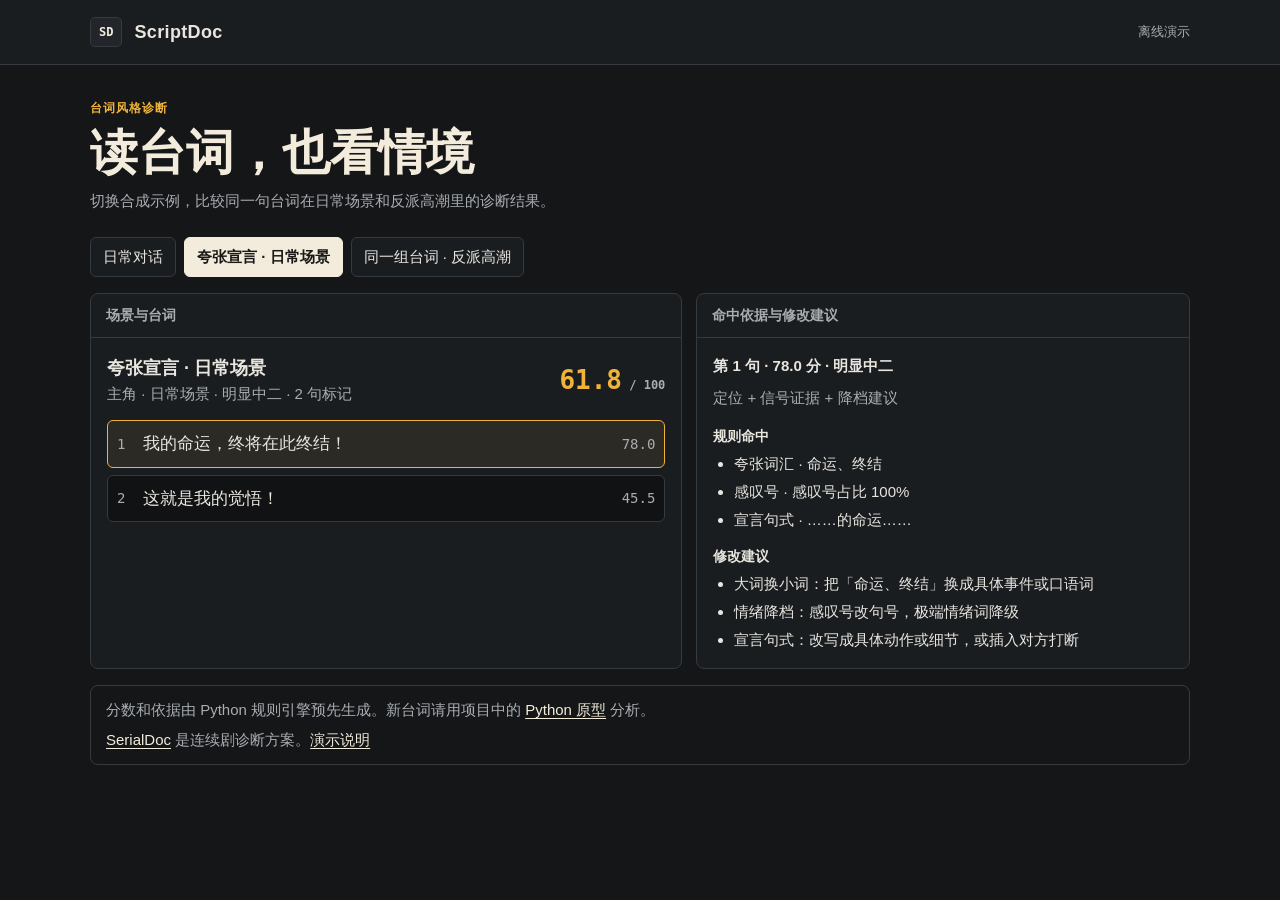
==== prototypes/scriptdoc/share/index.html @ 36dbcae7 "Add offline prototype demos and theatrical StageMind theme" ====
<!doctype html>
<html lang="zh-CN">
<head>
  <meta charset="utf-8">
  <meta name="viewport" content="width=device-width, initial-scale=1">
  <title>ScriptDoc · 剧本诊断演示</title>
  <style>
    :root {
      color-scheme: dark;
      --background: #141618;
      --panel: #1a1d20;
      --surface: #22262a;
      --line: #343a40;
      --text: #e9e6df;
      --muted: #a9adb1;
      --warm: #f3ecdc;
      --amber: #f0b33a;
      --sans: "DengXian", "Microsoft YaHei", "PingFang SC", sans-serif;
      --serif: "Noto Serif SC", "Songti SC", SimSun, serif;
    }
    * { box-sizing: border-box; }
    body { margin: 0; background: var(--background); color: var(--text); font: 15px/1.6 var(--sans); }
    button { font: inherit; cursor: pointer; }
    a { color: var(--warm); text-underline-offset: .2em; }
    :focus-visible { outline: 2px solid var(--amber); outline-offset: 3px; }
    .shell { width: min(1100px, 100% - 40px); margin-inline: auto; }
    header { padding: 17px 0; background: var(--panel); border-bottom: 1px solid var(--line); }
    .brand { display: flex; align-items: center; gap: 12px; }
    .mark { padding: 4px 8px; background: var(--surface); border: 1px solid var(--line); border-radius: 5px; font: 600 12px/1.7 Consolas, monospace; color: var(--warm); }
    .brand strong { font-size: 18px; letter-spacing: .02em; }
    .brand span:last-child { margin-left: auto; color: var(--muted); font-size: 13px; }
    main { padding-block: 34px 38px; }
    .eyebrow { margin: 0; color: var(--amber); font: 600 12px/1.6 Consolas, var(--sans); letter-spacing: .09em; }
    h1 { margin: 5px 0 8px; color: var(--warm); font: 700 clamp(30px, 6vw, 48px)/1.2 var(--serif); }
    h2, h3, p { margin-top: 0; }
    .lede, .muted { color: var(--muted); }
    .presets { display: flex; flex-wrap: wrap; gap: 8px; margin: 24px 0 16px; }
    .presets button { padding: 7px 12px; color: var(--text); background: var(--panel); border: 1px solid var(--line); border-radius: 6px; text-align: left; }
    .presets button:hover, .script-line:hover { border-color: var(--muted); }
    .presets button[aria-pressed="true"] { background: var(--warm); color: #1a1915; border-color: var(--warm); font-weight: 700; }
    .layout { display: grid; grid-template-columns: minmax(0, 1.2fr) minmax(0, 1fr); gap: 14px; }
    .panel { background: var(--panel); border: 1px solid var(--line); border-radius: 8px; min-width: 0; }
    .panel-head { padding: 10px 15px; border-bottom: 1px solid var(--line); }
    .panel-head h2 { margin: 0; font-size: 14px; color: var(--muted); }
    .panel-body { padding: 16px; }
    .scene-meta { display: flex; justify-content: space-between; align-items: center; gap: 12px; margin-bottom: 14px; }
    .scene-meta p { margin-bottom: 0; }
    .scene-meta strong { font-size: 18px; }
    .score { color: var(--amber); font: 700 26px/1.1 Consolas, monospace; font-variant-numeric: tabular-nums; }
    .score small { font-size: 12px; color: var(--muted); }
    .lines { display: grid; gap: 7px; }
    .script-line { display: grid; width: 100%; grid-template-columns: 2ch minmax(0, 1fr) auto; gap: 9px; align-items: center; padding: 9px; border: 1px solid var(--line); border-radius: 6px; color: var(--text); background: #101214; text-align: left; }
    .script-line[aria-pressed="true"] { border-color: var(--amber); background: #2c2a25; }
    .line-number, .line-score { font: 14px Consolas, monospace; color: var(--muted); }
    .line-text { font: 17px/1.6 var(--serif); }
    .detail-score { margin-bottom: 8px; font-weight: 700; }
    .detail-title { margin: 13px 0 5px; font-size: 14px; }
    ul { padding-left: 21px; margin: 0; }
    li + li { margin-top: 4px; }
    footer { margin-top: 16px; padding: 12px 15px; border: 1px solid var(--line); border-radius: 8px; color: var(--muted); }
    footer p { margin-bottom: 6px; }
    footer p:last-child { margin-bottom: 0; }
    @media (max-width: 690px) {
      .shell { width: calc(100% - 24px); }
      main { padding-top: 25px; }
      .layout { grid-template-columns: minmax(0, 1fr); }
    }
  </style>
</head>
<body>
  <header>
    <div class="shell brand"><span class="mark" aria-hidden="true">SD</span><strong>ScriptDoc</strong><span>离线演示</span></div>
  </header>
  <main class="shell">
    <p class="eyebrow">台词风格诊断</p>
    <h1>读台词，也看情境</h1>
    <p class="lede">切换合成示例，比较同一句台词在日常场景和反派高潮里的诊断结果。</p>
    <div id="presets" class="presets" role="group" aria-label="选择示例"></div>
    <div class="layout">
      <section class="panel" aria-labelledby="scene-heading">
        <div class="panel-head"><h2 id="scene-heading">场景与台词</h2></div>
        <div class="panel-body">
          <div class="scene-meta" aria-live="polite">
            <div><p><strong id="scene-label"></strong></p><p id="scene-context" class="muted"></p></div>
            <div class="score" aria-label="场景分数"><span id="scene-score"></span><small> / 100</small></div>
          </div>
          <div id="lines" class="lines" role="group" aria-label="选择台词"></div>
        </div>
      </section>
      <section class="panel" aria-labelledby="detail-heading">
        <div class="panel-head"><h2 id="detail-heading">命中依据与修改建议</h2></div>
        <div class="panel-body" aria-live="polite">
          <div id="line-score" class="detail-score"></div>
          <p id="line-action" class="muted"></p>
          <h3 class="detail-title">规则命中</h3>
          <ul id="signals"></ul>
          <h3 class="detail-title">修改建议</h3>
          <ul id="suggestions"></ul>
        </div>
      </section>
    </div>
    <footer>
      <p>分数和依据由 Python 规则引擎预先生成。新台词请用项目中的 <a href="../README.md">Python 原型</a> 分析。</p>
      <p><a href="../SerialDoc_剧集剧本诊断项目方案.html">SerialDoc</a> 是连续剧诊断方案。<a href="README.md">演示说明</a></p>
    </footer>
  </main>
  <noscript>请启用 JavaScript 以切换示例和台词。</noscript>
  <script id="sample-data" type="application/json">
[
  {"label":"日常对话","context":"主角 · 日常场景","role":"protagonist","sceneType":"daily","result":{"scene_id":"daily","scene_score":0.0,"scene_level":"正常","flagged_count":0,"per_line":[{"line_no":1,"speaker":"示例角色","text":"这事，你不能再瞒了。","score":0.0,"level":"正常","level_action":"无需处理","signals":[],"suggestion":[]},{"line_no":2,"speaker":"示例角色","text":"行，那晚饭你请。","score":0.0,"level":"正常","level_action":"无需处理","signals":[],"suggestion":[]}]}},
  {"label":"夸张宣言 · 日常场景","context":"主角 · 日常场景","role":"protagonist","sceneType":"daily","result":{"scene_id":"heightened","scene_score":61.8,"scene_level":"明显中二","flagged_count":2,"per_line":[{"line_no":1,"speaker":"示例角色","text":"我的命运，终将在此终结！","score":78.0,"level":"明显中二","level_action":"定位 + 信号证据 + 降档建议","signals":[{"type":"wordlist_hit","evidence":["命运","终结"]},{"type":"exclamation","evidence":["感叹号占比 100%"]},{"type":"template_hit","evidence":["……的命运……"]}],"suggestion":["大词换小词：把「命运、终结」换成具体事件或口语词","情绪降档：感叹号改句号，极端情绪词降级","宣言句式：改写成具体动作或细节，或插入对方打断"]},{"line_no":2,"speaker":"示例角色","text":"这就是我的觉悟！","score":45.5,"level":"偶发","level_action":"提示级：单句标注，不打断阅读","signals":[{"type":"exclamation","evidence":["感叹号占比 100%"]},{"type":"template_hit","evidence":["这就是……（力量/觉悟/意志）"]}],"suggestion":["情绪降档：感叹号改句号，极端情绪词降级","宣言句式：改写成具体动作或细节，或插入对方打断"]}]}},
  {"label":"同一组台词 · 反派高潮","context":"反派 · 高潮场景","role":"villain","sceneType":"climax","result":{"scene_id":"climax","scene_score":28.5,"scene_level":"正常","flagged_count":1,"per_line":[{"line_no":1,"speaker":"示例角色","text":"我的命运，终将在此终结！","score":36.0,"level":"偶发","level_action":"提示级：单句标注，不打断阅读","signals":[{"type":"wordlist_hit","evidence":["命运","终结"]},{"type":"exclamation","evidence":["感叹号占比 100%"]},{"type":"template_hit","evidence":["……的命运……"]}],"suggestion":["大词换小词：把「命运、终结」换成具体事件或口语词","情绪降档：感叹号改句号，极端情绪词降级","宣言句式：改写成具体动作或细节，或插入对方打断"]},{"line_no":2,"speaker":"示例角色","text":"这就是我的觉悟！","score":21.0,"level":"正常","level_action":"无需处理","signals":[{"type":"exclamation","evidence":["感叹号占比 100%"]},{"type":"template_hit","evidence":["这就是……（力量/觉悟/意志）"]}],"suggestion":["情绪降档：感叹号改句号，极端情绪词降级","宣言句式：改写成具体动作或细节，或插入对方打断"]}]}}
]
  </script>
  <script>
    const byId = (id) => document.getElementById(id);
    const samples = JSON.parse(byId('sample-data').textContent);
    const signalNames = {
      wordlist_hit: '夸张词汇', absolutism: '绝对化用语', exclamation: '感叹号',
      abstract_heavy: '抽象词密度', template_hit: '宣言句式', long_line: '长句',
    };

    function element(tag, text, className = '') {
      const node = document.createElement(tag);
      node.textContent = text;
      if (className) node.className = className;
      return node;
    }

    function showList(id, items, emptyText) {
      byId(id).replaceChildren(...(items.length ? items : [emptyText]).map((item) => element('li', item)));
    }

    function showLine(line, selected) {
      for (const button of byId('lines').children) {
        button.setAttribute('aria-pressed', String(button === selected));
      }
      byId('line-score').textContent = `第 ${line.line_no} 句 · ${line.score.toFixed(1)} 分 · ${line.level}`;
      byId('line-action').textContent = line.level_action;
      showList('signals', line.signals.map((signal) => `${signalNames[signal.type]} · ${signal.evidence.join('、')}`), '本句没有命中规则');
      showList('suggestions', line.suggestion, '本句暂无修改建议');
    }

    function showSample(sample, selected) {
      for (const button of byId('presets').children) {
        button.setAttribute('aria-pressed', String(button === selected));
      }
      const result = sample.result;
      byId('scene-label').textContent = sample.label;
      byId('scene-context').textContent = `${sample.context} · ${result.scene_level} · ${result.flagged_count} 句标记`;
      byId('scene-score').textContent = result.scene_score.toFixed(1);
      const buttons = result.per_line.map((line) => {
        const button = element('button', '', 'script-line');
        button.type = 'button';
        button.append(element('span', line.line_no, 'line-number'), element('span', line.text, 'line-text'), element('span', line.score.toFixed(1), 'line-score'));
        button.addEventListener('click', () => showLine(line, button));
        return button;
      });
      byId('lines').replaceChildren(...buttons);
      showLine(result.per_line[0], buttons[0]);
    }

    for (const sample of samples) {
      const button = element('button', sample.label);
      button.type = 'button';
      button.addEventListener('click', () => showSample(sample, button));
      byId('presets').append(button);
    }
    showSample(samples[1], byId('presets').children[1]);
  </script>
</body>
</html>
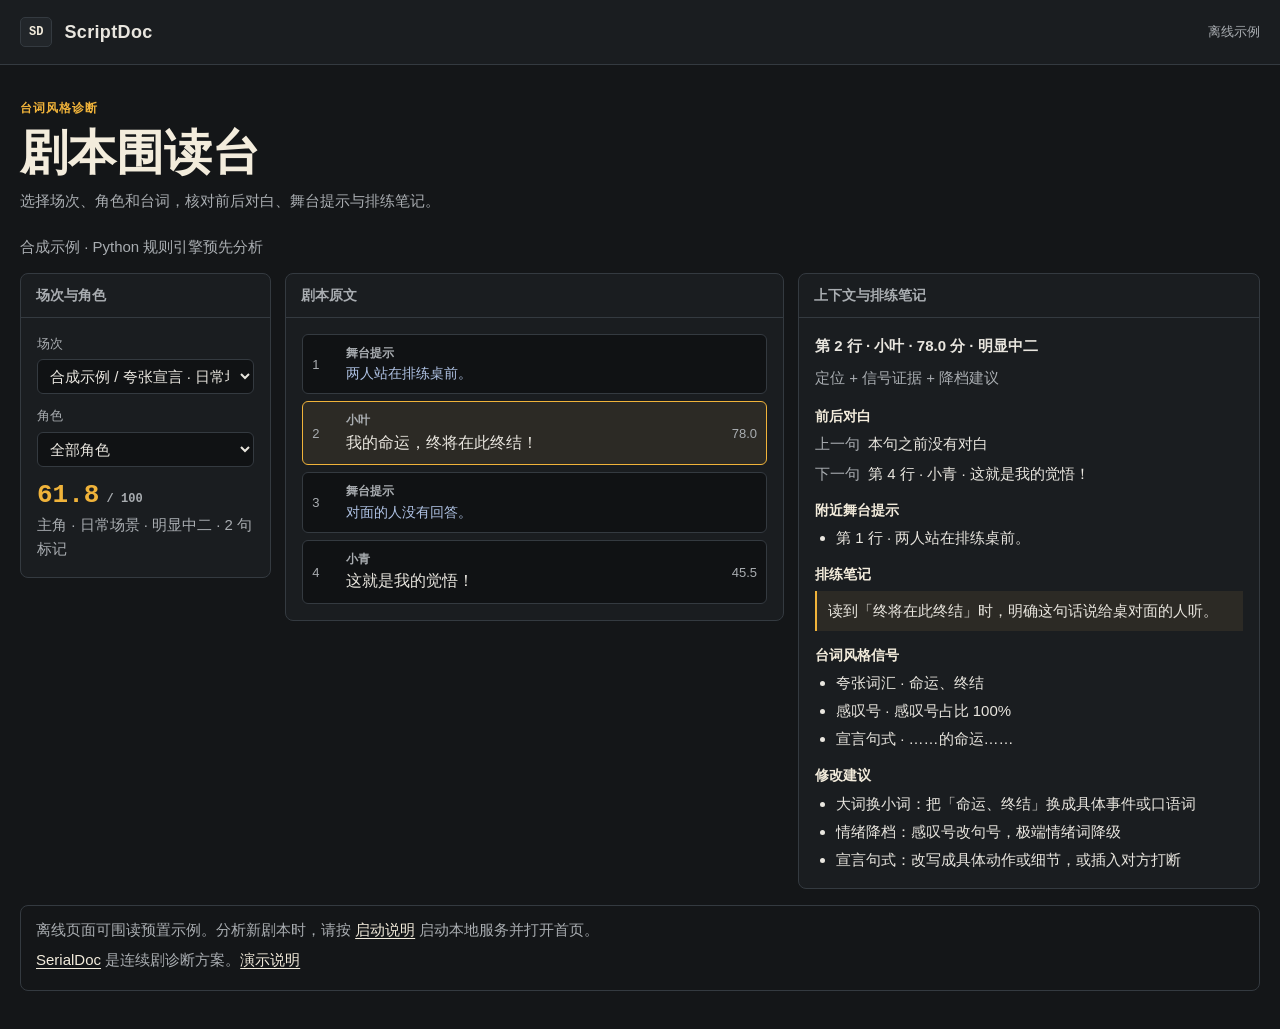
==== commit 0a49eb58: "Review ScriptDoc dialogue in scene and role context" ====
--- a/prototypes/scriptdoc/share/index.html
+++ b/prototypes/scriptdoc/share/index.html
@@ -20,10 +20,12 @@
     }
     * { box-sizing: border-box; }
     body { margin: 0; background: var(--background); color: var(--text); font: 15px/1.6 var(--sans); }
-    button { font: inherit; cursor: pointer; }
+    button, select, textarea { font: inherit; }
+    button { cursor: pointer; }
+    [hidden] { display: none !important; }
     a { color: var(--warm); text-underline-offset: .2em; }
     :focus-visible { outline: 2px solid var(--amber); outline-offset: 3px; }
-    .shell { width: min(1100px, 100% - 40px); margin-inline: auto; }
+    .shell { width: min(1240px, 100% - 40px); margin-inline: auto; }
     header { padding: 17px 0; background: var(--panel); border-bottom: 1px solid var(--line); }
     .brand { display: flex; align-items: center; gap: 12px; }
     .mark { padding: 4px 8px; background: var(--surface); border: 1px solid var(--line); border-radius: 5px; font: 600 12px/1.7 Consolas, monospace; color: var(--warm); }
@@ -34,74 +36,144 @@
     h1 { margin: 5px 0 8px; color: var(--warm); font: 700 clamp(30px, 6vw, 48px)/1.2 var(--serif); }
     h2, h3, p { margin-top: 0; }
     .lede, .muted { color: var(--muted); }
-    .presets { display: flex; flex-wrap: wrap; gap: 8px; margin: 24px 0 16px; }
-    .presets button { padding: 7px 12px; color: var(--text); background: var(--panel); border: 1px solid var(--line); border-radius: 6px; text-align: left; }
-    .presets button:hover, .script-line:hover { border-color: var(--muted); }
-    .presets button[aria-pressed="true"] { background: var(--warm); color: #1a1915; border-color: var(--warm); font-weight: 700; }
-    .layout { display: grid; grid-template-columns: minmax(0, 1.2fr) minmax(0, 1fr); gap: 14px; }
+    .toolbar { display: flex; flex-wrap: wrap; align-items: center; gap: 8px 14px; margin: 22px 0 14px; }
+    .toolbar p { margin: 0; }
+    .button { padding: 7px 12px; color: var(--text); background: var(--panel); border: 1px solid var(--line); border-radius: 6px; }
+    .button:hover, .script-line:hover { border-color: var(--muted); }
+    .button.primary { background: var(--warm); color: #1a1915; border-color: var(--warm); font-weight: 700; }
+    .button:disabled { opacity: .55; cursor: wait; }
+    .layout { display: grid; grid-template-columns: minmax(170px, .68fr) minmax(0, 1.35fr) minmax(0, 1.25fr); gap: 14px; align-items: start; }
     .panel { background: var(--panel); border: 1px solid var(--line); border-radius: 8px; min-width: 0; }
     .panel-head { padding: 10px 15px; border-bottom: 1px solid var(--line); }
     .panel-head h2 { margin: 0; font-size: 14px; color: var(--muted); }
     .panel-body { padding: 16px; }
-    .scene-meta { display: flex; justify-content: space-between; align-items: center; gap: 12px; margin-bottom: 14px; }
-    .scene-meta p { margin-bottom: 0; }
-    .scene-meta strong { font-size: 18px; }
+    .scene-meta { display: grid; gap: 3px; margin-top: 14px; }
+    .scene-meta p { margin: 0; }
     .score { color: var(--amber); font: 700 26px/1.1 Consolas, monospace; font-variant-numeric: tabular-nums; }
     .score small { font-size: 12px; color: var(--muted); }
+    .field { display: grid; gap: 5px; margin-bottom: 12px; }
+    .field label { color: var(--muted); font-size: 13px; }
+    select, textarea { color: var(--text); background: #101214; border: 1px solid var(--line); border-radius: 6px; width: 100%; padding: 7px 8px; }
+    textarea { resize: vertical; min-height: 118px; }
+    .paste { margin-bottom: 14px; }
+    .paste summary { cursor: pointer; padding: 10px 15px; color: var(--warm); }
+    .paste .panel-body { border-top: 1px solid var(--line); }
+    .form-row { display: flex; align-items: end; flex-wrap: wrap; gap: 8px 12px; }
+    .form-row .field { margin: 0; }
+    #analysis-status { margin: 9px 0 0; }
     .lines { display: grid; gap: 7px; }
-    .script-line { display: grid; width: 100%; grid-template-columns: 2ch minmax(0, 1fr) auto; gap: 9px; align-items: center; padding: 9px; border: 1px solid var(--line); border-radius: 6px; color: var(--text); background: #101214; text-align: left; }
+    .script-line { display: grid; width: 100%; grid-template-columns: minmax(3ch, auto) minmax(0, 1fr) auto; gap: 9px; align-items: center; padding: 9px; border: 1px solid var(--line); border-radius: 6px; color: var(--text); background: #101214; text-align: left; }
     .script-line[aria-pressed="true"] { border-color: var(--amber); background: #2c2a25; }
-    .line-number, .line-score { font: 14px Consolas, monospace; color: var(--muted); }
-    .line-text { font: 17px/1.6 var(--serif); }
+    .line-number, .line-score { font: 13px Consolas, var(--sans); color: var(--muted); }
+    .line-speaker { display: block; color: var(--muted); font-size: 12px; font-weight: 600; overflow-wrap: anywhere; }
+    .line-text { display: block; font: 16px/1.55 var(--serif); white-space: pre-wrap; overflow-wrap: anywhere; }
+    .script-line[data-kind="direction"] .line-text { color: #afc2e4; font-size: 14px; }
+    .script-line[data-kind="unassigned"] .line-text { color: var(--muted); font-size: 14px; }
     .detail-score { margin-bottom: 8px; font-weight: 700; }
-    .detail-title { margin: 13px 0 5px; font-size: 14px; }
+    .detail-title { margin: 13px 0 5px; font-size: 14px; color: var(--warm); }
+    .context { display: grid; gap: 6px; margin: 0; }
+    .context div { display: grid; grid-template-columns: 3em minmax(0, 1fr); gap: 8px; }
+    .context dt { color: var(--muted); }
+    .context dd { margin: 0; overflow-wrap: anywhere; }
+    .rehearsal-note { margin: 0; padding: 8px 11px; background: #2c2a25; border-left: 2px solid var(--amber); white-space: pre-wrap; overflow-wrap: anywhere; }
     ul { padding-left: 21px; margin: 0; }
     li + li { margin-top: 4px; }
     footer { margin-top: 16px; padding: 12px 15px; border: 1px solid var(--line); border-radius: 8px; color: var(--muted); }
     footer p { margin-bottom: 6px; }
     footer p:last-child { margin-bottom: 0; }
-    @media (max-width: 690px) {
+    @media (max-width: 950px) {
+      .layout { grid-template-columns: minmax(0, 1fr) minmax(0, 1fr); }
+      .navigation { grid-column: 1 / -1; }
+      .navigation .panel-body { display: grid; grid-template-columns: repeat(3, minmax(0, 1fr)); gap: 12px; }
+      .navigation .field, .scene-meta { margin: 0; }
+    }
+    @media (max-width: 650px) {
       .shell { width: calc(100% - 24px); }
       main { padding-top: 25px; }
       .layout { grid-template-columns: minmax(0, 1fr); }
+      .navigation .panel-body { grid-template-columns: minmax(0, 1fr) minmax(0, 1fr); }
+      .scene-meta { grid-column: 1 / -1; }
     }
   </style>
 </head>
 <body>
   <header>
-    <div class="shell brand"><span class="mark" aria-hidden="true">SD</span><strong>ScriptDoc</strong><span>离线演示</span></div>
+    <div class="shell brand"><span class="mark" aria-hidden="true">SD</span><strong>ScriptDoc</strong><span id="mode-label">离线示例</span></div>
   </header>
   <main class="shell">
     <p class="eyebrow">台词风格诊断</p>
-    <h1>读台词，也看情境</h1>
-    <p class="lede">切换合成示例，比较同一句台词在日常场景和反派高潮里的诊断结果。</p>
-    <div id="presets" class="presets" role="group" aria-label="选择示例"></div>
+    <h1>剧本围读台</h1>
+    <p class="lede">选择场次、角色和台词，核对前后对白、舞台提示与排练笔记。</p>
+    <div class="toolbar">
+      <p id="data-source" class="muted">合成示例 · Python 规则引擎预先分析</p>
+      <button type="button" class="button" id="reset-demo" hidden>返回合成示例</button>
+    </div>
+    <details id="paste-panel" class="panel paste" open hidden>
+      <summary>粘贴剧本并分析</summary>
+      <form id="paste-form" class="panel-body">
+        <div class="field">
+          <label for="script-text">剧本原文</label>
+          <textarea id="script-text" rows="5" required placeholder="第一幕&#10;第一场&#10;【灯光渐亮】&#10;小叶：准备好了吗？&#10;小青：再等一会儿。"></textarea>
+        </div>
+        <div class="form-row">
+          <div class="field">
+            <label for="scene-type">默认场景类型</label>
+            <select id="scene-type">
+              <option value="daily">日常场景</option>
+              <option value="climax">高潮场景</option>
+              <option value="villain_entrance">反派登场</option>
+            </select>
+          </div>
+          <button id="analyze" class="button primary" type="submit">分析剧本</button>
+        </div>
+        <p id="analysis-status" role="status" class="muted"></p>
+      </form>
+    </details>
     <div class="layout">
-      <section class="panel" aria-labelledby="scene-heading">
-        <div class="panel-head"><h2 id="scene-heading">场景与台词</h2></div>
+      <aside class="panel navigation" aria-labelledby="navigation-heading">
+        <div class="panel-head"><h2 id="navigation-heading">场次与角色</h2></div>
         <div class="panel-body">
+          <div class="field"><label for="scene-select">场次</label><select id="scene-select"></select></div>
+          <div class="field"><label for="role-select">角色</label><select id="role-select"></select></div>
           <div class="scene-meta" aria-live="polite">
-            <div><p><strong id="scene-label"></strong></p><p id="scene-context" class="muted"></p></div>
-            <div class="score" aria-label="场景分数"><span id="scene-score"></span><small> / 100</small></div>
+            <div class="score" aria-label="场景分数"><span id="scene-score"></span><small id="scene-score-unit"> / 100</small></div>
+            <p id="scene-context" class="muted"></p>
           </div>
+        </div>
+      </aside>
+      <section class="panel" aria-labelledby="transcript-heading">
+        <div class="panel-head"><h2 id="transcript-heading">剧本原文</h2></div>
+        <div class="panel-body">
           <div id="lines" class="lines" role="group" aria-label="选择台词"></div>
         </div>
       </section>
       <section class="panel" aria-labelledby="detail-heading">
-        <div class="panel-head"><h2 id="detail-heading">命中依据与修改建议</h2></div>
-        <div class="panel-body" aria-live="polite">
-          <div id="line-score" class="detail-score"></div>
+        <div class="panel-head"><h2 id="detail-heading">上下文与排练笔记</h2></div>
+        <div class="panel-body">
+          <div id="line-score" class="detail-score" aria-live="polite"></div>
           <p id="line-action" class="muted"></p>
-          <h3 class="detail-title">规则命中</h3>
-          <ul id="signals"></ul>
-          <h3 class="detail-title">修改建议</h3>
-          <ul id="suggestions"></ul>
+          <div id="dialogue-review" hidden>
+            <h3 class="detail-title">前后对白</h3>
+            <dl class="context">
+              <div><dt>上一句</dt><dd id="previous-line"></dd></div>
+              <div><dt>下一句</dt><dd id="next-line"></dd></div>
+            </dl>
+            <h3 class="detail-title">附近舞台提示</h3>
+            <ul id="stage-directions"></ul>
+            <h3 class="detail-title">排练笔记</h3>
+            <p id="rehearsal-note" class="rehearsal-note"></p>
+            <h3 class="detail-title">台词风格信号</h3>
+            <ul id="signals"></ul>
+            <h3 class="detail-title">修改建议</h3>
+            <ul id="suggestions"></ul>
+          </div>
         </div>
       </section>
     </div>
     <footer>
-      <p>分数和依据由 Python 规则引擎预先生成。新台词请用项目中的 <a href="../README.md">Python 原型</a> 分析。</p>
-      <p><a href="../SerialDoc_剧集剧本诊断项目方案.html">SerialDoc</a> 是连续剧诊断方案。<a href="README.md">演示说明</a></p>
+      <p id="offline-help">离线页面可围读预置示例。分析新剧本时，请按 <a href="../README.md">启动说明</a> 启动本地服务并打开首页。</p>
+      <p id="project-links"><a href="../SerialDoc_剧集剧本诊断项目方案.html">SerialDoc</a> 是连续剧诊断方案。<a href="README.md">演示说明</a></p>
+      <p id="service-help" hidden>分析使用本地规则引擎。台词风格分数是排练参考，排练笔记以剧本原文为依据。</p>
     </footer>
   </main>
   <noscript>请启用 JavaScript 以切换示例和台词。</noscript>
@@ -115,10 +187,55 @@
   <script>
     const byId = (id) => document.getElementById(id);
     const samples = JSON.parse(byId('sample-data').textContent);
+    const demoAnnotations = [
+      {
+        directions: ['门口还亮着工作灯。', '两人对视片刻。'],
+        notes: ['把停顿落在「这事」之后，再看向对方。', '听完「不能再瞒了」再接话，「晚饭你请」沿用日常说话的节奏。'],
+      },
+      {
+        directions: ['两人站在排练桌前。', '对面的人没有回答。'],
+        notes: ['读到「终将在此终结」时，明确这句话说给桌对面的人听。', '等对面的人沉默一拍，再把重音落在「觉悟」。'],
+      },
+      {
+        directions: ['灯光收成一道侧光。', '对手退到舞台边缘。'],
+        notes: ['侧光亮起后再说「我的命运」，把尾句说给正在后退的对手。', '等对手退到台边后再接「这就是」，把重音留给「觉悟」。'],
+      },
+    ];
     const signalNames = {
       wordlist_hit: '夸张词汇', absolutism: '绝对化用语', exclamation: '感叹号',
       abstract_heavy: '抽象词密度', template_hit: '宣言句式', long_line: '长句',
     };
+    const sceneTypes = { daily: '日常场景', climax: '高潮场景', villain_entrance: '反派登场' };
+    const kindLabels = { direction: '舞台提示', unassigned: '未分配角色的原文' };
+    const sceneSelect = byId('scene-select');
+    const roleSelect = byId('role-select');
+    const resetDemo = byId('reset-demo');
+    const source = byId('data-source');
+    const status = byId('analysis-status');
+    let scenes = [];
+
+    const demoScenes = samples.map((sample, index) => {
+      const annotation = demoAnnotations[index];
+      const directions = annotation.directions.map((text, position) => ({
+        line_no: position * 2 + 1, text, kind: 'direction', score: null,
+      }));
+      const dialogues = sample.result.per_line.map((line, position) => ({
+        ...line, line_no: position * 2 + 2, speaker: ['小叶', '小青'][position], kind: 'dialogue',
+      }));
+      const perLine = dialogues.flatMap((line, position) => [directions[position], {
+        ...line,
+        context: {
+          previous: dialogues[position - 1] ?? null,
+          next: dialogues[position + 1] ?? null,
+          stage_directions: [directions[position]],
+        },
+        rehearsal_note: annotation.notes[position],
+      }]);
+      return {
+        ...sample.result, act_title: '合成示例', scene_title: sample.label,
+        scene_type: sample.sceneType, context_label: sample.context, per_line: perLine,
+      };
+    });
 
     function element(tag, text, className = '') {
       const node = document.createElement(tag);
@@ -127,46 +244,140 @@
       return node;
     }
 
+    function option(text, value) {
+      const node = element('option', text);
+      node.value = value;
+      return node;
+    }
+
     function showList(id, items, emptyText) {
       byId(id).replaceChildren(...(items.length ? items : [emptyText]).map((item) => element('li', item)));
     }
 
+    function contextText(line, fallback) {
+      return line ? `第 ${line.line_no} 行 · ${line.speaker} · ${line.text}` : fallback;
+    }
+
     function showLine(line, selected) {
-      for (const button of byId('lines').children) {
+      for (const button of byId('lines').querySelectorAll('.script-line')) {
         button.setAttribute('aria-pressed', String(button === selected));
       }
-      byId('line-score').textContent = `第 ${line.line_no} 句 · ${line.score.toFixed(1)} 分 · ${line.level}`;
+      const dialogue = line?.kind === 'dialogue';
+      byId('dialogue-review').hidden = !dialogue;
+      if (!line) {
+        byId('line-score').textContent = '当前没有可查看的原文';
+        byId('line-action').textContent = '';
+        return;
+      }
+      if (!dialogue) {
+        byId('line-score').textContent = `第 ${line.line_no} 行 · ${kindLabels[line.kind] ?? '原文'}`;
+        byId('line-action').textContent = line.text;
+        return;
+      }
+      const score = Number.isFinite(line.score) ? `${line.score.toFixed(1)} 分 · ${line.level}` : '暂无风格评分';
+      byId('line-score').textContent = `第 ${line.line_no} 行 · ${line.speaker} · ${score}`;
       byId('line-action').textContent = line.level_action;
-      showList('signals', line.signals.map((signal) => `${signalNames[signal.type]} · ${signal.evidence.join('、')}`), '本句没有命中规则');
+      const context = line.context ?? {};
+      byId('previous-line').textContent = contextText(context.previous, '本句之前没有对白');
+      byId('next-line').textContent = contextText(context.next, '本句之后没有对白');
+      showList('stage-directions', (context.stage_directions ?? []).map((item) => `第 ${item.line_no} 行 · ${item.text}`), '附近没有舞台提示');
+      byId('rehearsal-note').textContent = line.rehearsal_note || '此句暂无排练笔记';
+      showList('signals', line.signals.map((signal) => `${signalNames[signal.type] ?? signal.type} · ${signal.evidence.join('、')}`), '本句没有命中规则');
       showList('suggestions', line.suggestion, '本句暂无修改建议');
     }
 
-    function showSample(sample, selected) {
-      for (const button of byId('presets').children) {
-        button.setAttribute('aria-pressed', String(button === selected));
-      }
-      const result = sample.result;
-      byId('scene-label').textContent = sample.label;
-      byId('scene-context').textContent = `${sample.context} · ${result.scene_level} · ${result.flagged_count} 句标记`;
-      byId('scene-score').textContent = result.scene_score.toFixed(1);
-      const buttons = result.per_line.map((line) => {
+    function showLines() {
+      const scene = scenes[sceneSelect.selectedIndex];
+      const role = roleSelect.value;
+      const lines = role ? scene.per_line.filter((line) => line.kind === 'dialogue' && line.speaker === role) : scene.per_line;
+      const buttons = lines.map((line) => {
         const button = element('button', '', 'script-line');
         button.type = 'button';
-        button.append(element('span', line.line_no, 'line-number'), element('span', line.text, 'line-text'), element('span', line.score.toFixed(1), 'line-score'));
+        button.dataset.kind = line.kind;
+        const body = element('span', '');
+        body.append(element('span', line.speaker || kindLabels[line.kind] || '原文', 'line-speaker'), element('span', line.text, 'line-text'));
+        const score = Number.isFinite(line.score) ? line.score.toFixed(1) : '';
+        button.append(element('span', line.line_no, 'line-number'), body, element('span', score, 'line-score'));
         button.addEventListener('click', () => showLine(line, button));
         return button;
       });
-      byId('lines').replaceChildren(...buttons);
-      showLine(result.per_line[0], buttons[0]);
-    }
-
-    for (const sample of samples) {
-      const button = element('button', sample.label);
-      button.type = 'button';
-      button.addEventListener('click', () => showSample(sample, button));
-      byId('presets').append(button);
-    }
-    showSample(samples[1], byId('presets').children[1]);
+      byId('lines').replaceChildren(...(buttons.length ? buttons : [element('p', '当前场次没有可查看的原文。', 'muted')]));
+      const firstDialogue = lines.findIndex((line) => line.kind === 'dialogue');
+      const selected = Math.max(0, firstDialogue);
+      showLine(lines[selected], buttons[selected]);
+    }
+
+    function showScene() {
+      const scene = scenes[sceneSelect.selectedIndex];
+      const roles = [...new Set(scene.per_line.filter((line) => line.kind === 'dialogue').map((line) => line.speaker))];
+      roleSelect.replaceChildren(option('全部角色', ''), ...roles.map((role) => option(role, role)));
+      const scored = Number.isFinite(scene.scene_score) && scene.per_line.some((line) => Number.isFinite(line.score));
+      byId('scene-score').textContent = scored ? scene.scene_score.toFixed(1) : '—';
+      byId('scene-score-unit').hidden = !scored;
+      const type = scene.context_label ?? sceneTypes[scene.scene_type] ?? scene.scene_type;
+      byId('scene-context').textContent = scored ? `${type} · ${scene.scene_level} · ${scene.flagged_count} 句标记` : '暂无场景评分';
+      showLines();
+    }
+
+    function showSource(nextScenes, live) {
+      scenes = nextScenes;
+      source.textContent = live ? '本次分析 · 本地 Python 规则引擎' : '合成示例 · Python 规则引擎预先分析';
+      resetDemo.hidden = !live;
+      sceneSelect.replaceChildren(...scenes.map((scene, index) => {
+        const title = scene.scene_title || `场次 ${index + 1}`;
+        return option([scene.act_title, title].filter(Boolean).join(' / '), index);
+      }));
+      const firstSpokenScene = scenes.findIndex((scene) => scene.per_line.some((line) => line.kind === 'dialogue'));
+      sceneSelect.selectedIndex = live ? Math.max(0, firstSpokenScene) : 1;
+      showScene();
+    }
+
+    sceneSelect.addEventListener('change', showScene);
+    roleSelect.addEventListener('change', showLines);
+    resetDemo.addEventListener('click', () => {
+      status.textContent = '';
+      showSource(demoScenes, false);
+    });
+
+    const served = /^https?:$/.test(location.protocol) && location.pathname === '/';
+    byId('paste-panel').hidden = !served;
+    byId('offline-help').hidden = served;
+    byId('project-links').hidden = served;
+    byId('service-help').hidden = !served;
+    byId('mode-label').textContent = served ? '本地分析' : '离线示例';
+    byId('paste-form').addEventListener('submit', async (event) => {
+      event.preventDefault();
+      const text = byId('script-text').value;
+      if (!text.trim()) {
+        status.textContent = '请先粘贴剧本文本。';
+        return;
+      }
+      const analyze = byId('analyze');
+      analyze.disabled = resetDemo.disabled = true;
+      status.textContent = '正在分析剧本…';
+      try {
+        const response = await fetch('/api/analysis/script', {
+          method: 'POST',
+          headers: { 'Content-Type': 'application/json' },
+          body: JSON.stringify({ text, scene_type: byId('scene-type').value }),
+        });
+        const payload = await response.json().catch(() => null);
+        if (!response.ok) {
+          throw new Error(typeof payload?.detail === 'string' ? payload.detail : `分析请求失败（HTTP ${response.status}）。`);
+        }
+        if (!Array.isArray(payload?.scenes) || !payload.scenes.length) {
+          throw new Error('没有可显示的场次。');
+        }
+        showSource(payload.scenes, true);
+        status.textContent = `已分析 ${payload.scenes.length} 个场次。`;
+      } catch (error) {
+        status.textContent = `分析失败。${error.message}`;
+      } finally {
+        analyze.disabled = resetDemo.disabled = false;
+      }
+    });
+
+    showSource(demoScenes, false);
   </script>
 </body>
 </html>
